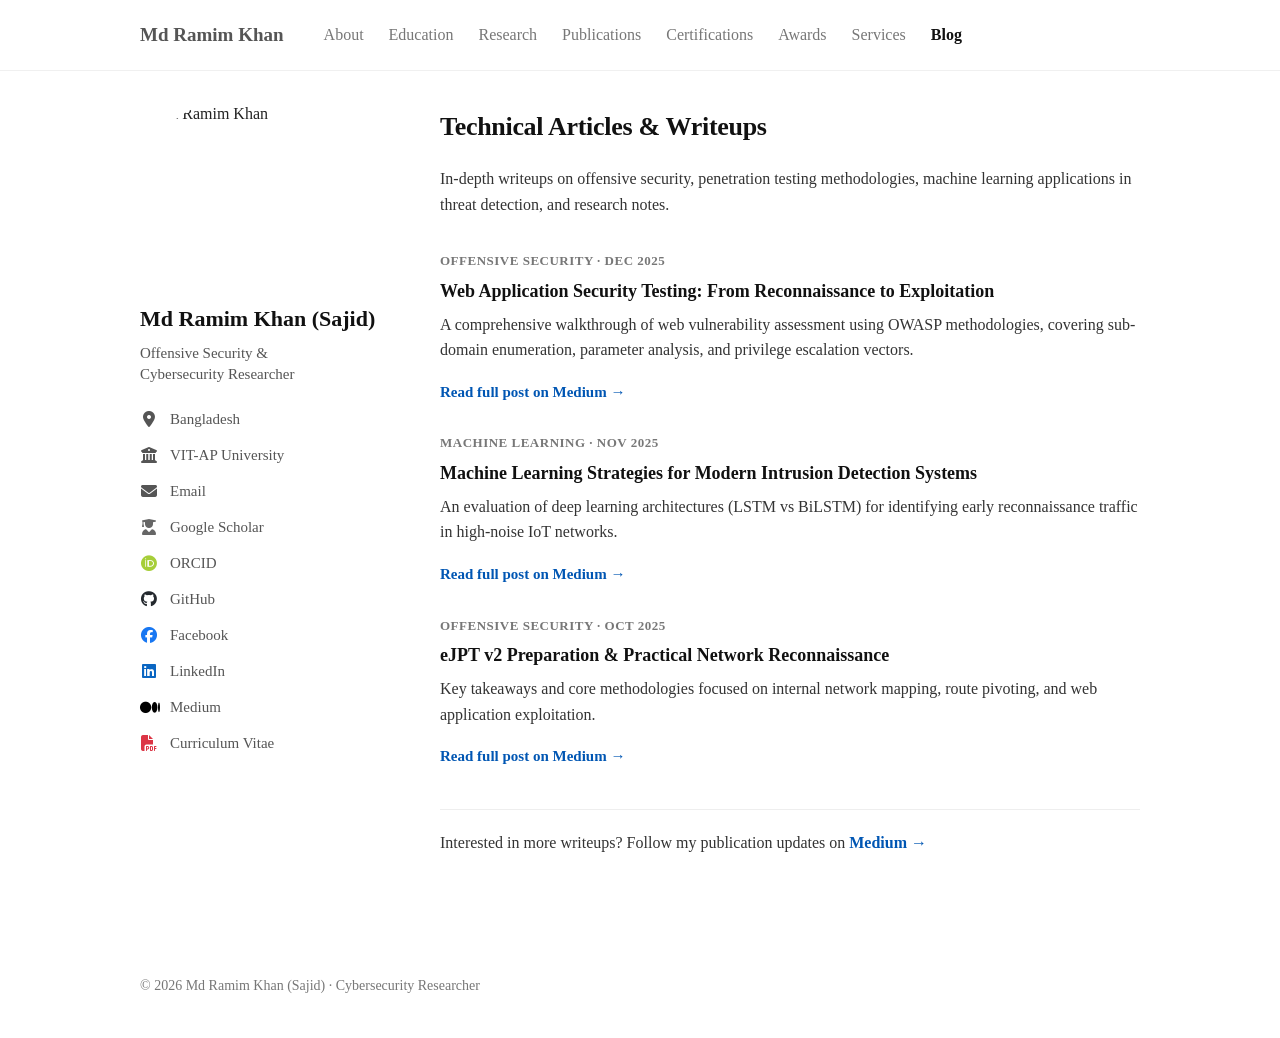
==== blog.html @ 40b72d54 "Add files via upload" ====
<!DOCTYPE html>
<html lang="en">
<head>
<meta charset="UTF-8">
<meta name="viewport" content="width=device-width, initial-scale=1.0">
<meta name="description" content="Technical Articles and Blog by Md Ramim Khan (Sajid) - Cybersecurity & AI Researcher.">
<title>Blog | Md Ramim Khan</title>
<link rel="stylesheet" href="https://cdnjs.cloudflare.com/ajax/libs/font-awesome/6.5.2/css/all.min.css">
<link rel="stylesheet" href="styles.css">
</head>
<body>

<!-- Top Navigation Bar -->
<header class="topbar">
  <div class="nav-wrap">
    <a class="site-name" href="index.html">Md Ramim Khan</a>
    <nav>
      <a href="index.html#about">About</a>
      <a href="index.html#education">Education</a>
      <a href="index.html#research">Research</a>
      <a href="index.html#publications">Publications</a>
      <a href="index.html#certifications">Certifications</a>
      <a href="index.html#awards">Awards</a>
      <a href="index.html#service">Services</a>
      <a href="blog.html" class="active-nav">Blog</a>
    </nav>
  </div>
</header>

<div class="page-layout">

<!-- Left Sidebar / Profile Section -->
<aside class="sidebar">
  <img src="assets/profile.jpg" alt="Md Ramim Khan" class="profile-photo">
  <h2>Md Ramim Khan (Sajid)</h2>
  <p class="profile-title">Offensive Security &amp;<br>Cybersecurity Researcher</p>

  <div class="profile-links">
    <a href="https://maps.google.com/" target="_blank"><i class="fa-solid fa-location-dot"></i><span>Bangladesh</span></a>
    <a href="https://www.vitap.ac.in/" target="_blank"><i class="fa-solid fa-building-columns"></i><span>VIT-AP University</span></a>
    <a href="mailto:ramimkhanvit@gmail.com"><i class="fa-solid fa-envelope"></i><span>Email</span></a>
    <a href="https://scholar.google.com/citations?user=yuXn260AAAAJ&hl=en" target="_blank"><i class="fa-solid fa-user-graduate"></i><span>Google Scholar</span></a>
    <a href="https://orcid.org/" target="_blank"><i class="fa-brands fa-orcid"></i><span>ORCID</span></a>
    <a href="https://github.com/root-28" target="_blank"><i class="fa-brands fa-github"></i><span>GitHub</span></a>
    <a href="https://www.facebook.com/" target="_blank"><i class="fa-brands fa-facebook"></i><span>Facebook</span></a>
    <a href="https://www.linkedin.com/in/ramim-khan" target="_blank"><i class="fa-brands fa-linkedin"></i><span>LinkedIn</span></a>
    <a href="https://medium.com/@romimkhan5588" target="_blank"><i class="fa-brands fa-medium"></i><span>Medium</span></a>
    <a href="assets/CV.pdf" download><i class="fa-solid fa-file-pdf"></i><span>Curriculum Vitae</span></a>
  </div>
</aside>

<!-- Main Content Area -->
<main class="main-content">

<section id="articles">
<h1>Technical Articles &amp; Writeups</h1>
<p>In-depth writeups on offensive security, penetration testing methodologies, machine learning applications in threat detection, and research notes.</p>

<article class="blog-item" style="margin-top: 30px;">
  <span>OFFENSIVE SECURITY · DEC 2025</span>
  <h3>Web Application Security Testing: From Reconnaissance to Exploitation</h3>
  <p>A comprehensive walkthrough of web vulnerability assessment using OWASP methodologies, covering sub-domain enumeration, parameter analysis, and privilege escalation vectors.</p>
  <a href="https://medium.com/@romimkhan5588" target="_blank">Read full post on Medium →</a>
</article>

<article class="blog-item">
  <span>MACHINE LEARNING · NOV 2025</span>
  <h3>Machine Learning Strategies for Modern Intrusion Detection Systems</h3>
  <p>An evaluation of deep learning architectures (LSTM vs BiLSTM) for identifying early reconnaissance traffic in high-noise IoT networks.</p>
  <a href="https://medium.com/@romimkhan5588" target="_blank">Read full post on Medium →</a>
</article>

<article class="blog-item">
  <span>OFFENSIVE SECURITY · OCT 2025</span>
  <h3>eJPT v2 Preparation &amp; Practical Network Reconnaissance</h3>
  <p>Key takeaways and core methodologies focused on internal network mapping, route pivoting, and web application exploitation.</p>
  <a href="https://medium.com/@romimkhan5588" target="_blank">Read full post on Medium →</a>
</article>

<p style="margin-top: 40px; border-top: 1px solid #eee; padding-top: 20px;">
  Interested in more writeups? Follow my publication updates on <a href="https://medium.com/@romimkhan5588" target="_blank" style="color: #0056b3 !important; font-weight: 700;">Medium →</a>
</p>
</section>

</main>
</div>

<footer>© 2026 Md Ramim Khan (Sajid) · Cybersecurity Researcher</footer>

</body>
</html>
---- styles.css ----
* {
    box-sizing: border-box;
    margin: 0;
    padding: 0;
}

body {
    font-family: "Times New Roman", Times, serif;
    font-size: 16px;
    color: #222222;
    background-color: #ffffff;
    line-height: 1.6;
}

/* Remove underlines globally */
a, a:hover, a:visited, a:active {
    text-decoration: none !important;
}

/* Top Navigation Bar */
.topbar {
    background-color: #ffffff;
    position: sticky;
    top: 0;
    z-index: 1000;
    padding: 20px 0;
    border-bottom: 1px solid #f0f0f0;
}

.nav-wrap {
    max-width: 1050px;
    margin: 0 auto;
    padding: 0 25px;
    display: flex;
    align-items: center;
    gap: 40px;
}

.site-name {
    font-size: 19px;
    font-weight: 700;
    color: #555555 !important;
}

nav {
    display: flex;
    gap: 25px;
}

nav a {
    font-size: 16px;
    color: #777777 !important;
    transition: color 0.2s ease;
}

nav a:hover, nav a.active-nav {
    color: #111111 !important;
    font-weight: bold;
}

/* Main Page Layout */
.page-layout {
    max-width: 1050px;
    margin: 30px auto 60px auto;
    padding: 0 25px;
    display: grid;
    grid-template-columns: 240px 1fr;
    gap: 60px;
}

/* Sidebar / Profile Section */
.sidebar {
    display: flex;
    flex-direction: column;
    align-items: flex-start;
}

.profile-photo {
    width: 180px;
    height: 180px;
    border-radius: 50%;
    object-fit: cover;
    margin-bottom: 20px;
}

.sidebar h2 {
    font-size: 22px;
    font-weight: 700;
    color: #111111;
    margin-bottom: 6px;
}

.profile-title {
    font-size: 15px;
    color: #555555;
    line-height: 1.4;
    margin-bottom: 22px;
}

/* Left Sidebar Links with Icons */
.profile-links {
    display: flex;
    flex-direction: column;
    gap: 12px;
    width: 100%;
}

.profile-links a {
    font-size: 15px;
    display: flex;
    align-items: center;
    gap: 12px;
    color: #555555 !important;
    transition: color 0.2s ease;
}

.profile-links a:hover {
    color: #000000 !important;
}

.profile-links i {
    font-size: 16px;
    width: 18px;
    text-align: center;
}

/* Specific Icon Accent Colors */
.profile-links i.fa-location-dot,
.profile-links i.fa-building-columns,
.profile-links i.fa-envelope {
    color: #555555;
}

.profile-links i.fa-user-graduate {
    color: #666666;
}

.profile-links i.fa-orcid {
    color: #a6ce39;
}

.profile-links i.fa-github {
    color: #24292e;
}

.profile-links i.fa-facebook {
    color: #1877f2;
}

.profile-links i.fa-linkedin {
    color: #0a66c2;
}

.profile-links i.fa-medium {
    color: #000000;
}

.profile-links i.fa-file-pdf {
    color: #dc3545;
}

/* Main Content Area */
.main-content {
    padding-top: 5px;
}

.main-content section {
    margin-bottom: 40px;
}

p {
    color: #333333;
    margin-bottom: 16px;
    font-size: 16px;
}

h1 {
    font-size: 26px;
    font-weight: 700;
    color: #111111;
    margin-bottom: 18px;
    letter-spacing: -0.3px;
}

h2.subheading {
    font-size: 18px;
    font-weight: 700;
    color: #222222;
    margin: 20px 0 10px 0;
}

/* Bulleted Lists */
ul {
    list-style-type: disc;
    padding-left: 20px;
    margin-bottom: 20px;
}

li {
    color: #333333;
    margin-bottom: 8px;
    font-size: 16px;
}

/* Grid Items for Education, Publications, Awards, etc. */
.item-row {
    display: grid;
    grid-template-columns: 100px 1fr;
    gap: 20px;
    margin-bottom: 20px;
}

.item-date {
    font-size: 15px;
    font-weight: 700;
    color: #666666;
}

.item-details h3 {
    font-size: 17px;
    font-weight: 700;
    color: #111111;
    margin-bottom: 4px;
}

.item-details p {
    margin-bottom: 4px;
}

.publication-links {
    margin-top: 6px;
}

.publication-links a {
    font-size: 15px;
    color: #0056b3 !important;
    margin-right: 12px;
    font-weight: 600;
}

/* Blog Previews */
.blog-item {
    margin-bottom: 25px;
}

.blog-item span {
    font-size: 13px;
    font-weight: 700;
    color: #777777;
    letter-spacing: 0.5px;
}

.blog-item h3 {
    font-size: 18px;
    font-weight: 700;
    color: #111111;
    margin: 4px 0 6px 0;
}

.blog-item a {
    color: #0056b3 !important;
    font-size: 15px;
    font-weight: 600;
}

/* Footer */
footer {
    max-width: 1050px;
    margin: 0 auto;
    padding: 20px 25px 40px 25px;
    font-size: 14px;
    color: #777777;
}

/* Responsive */
@media (max-width: 768px) {
    .page-layout {
        grid-template-columns: 1fr;
        gap: 30px;
    }
    .nav-wrap {
        flex-direction: column;
        align-items: flex-start;
        gap: 15px;
    }
    .profile-photo {
        width: 140px;
        height: 140px;
    }
}
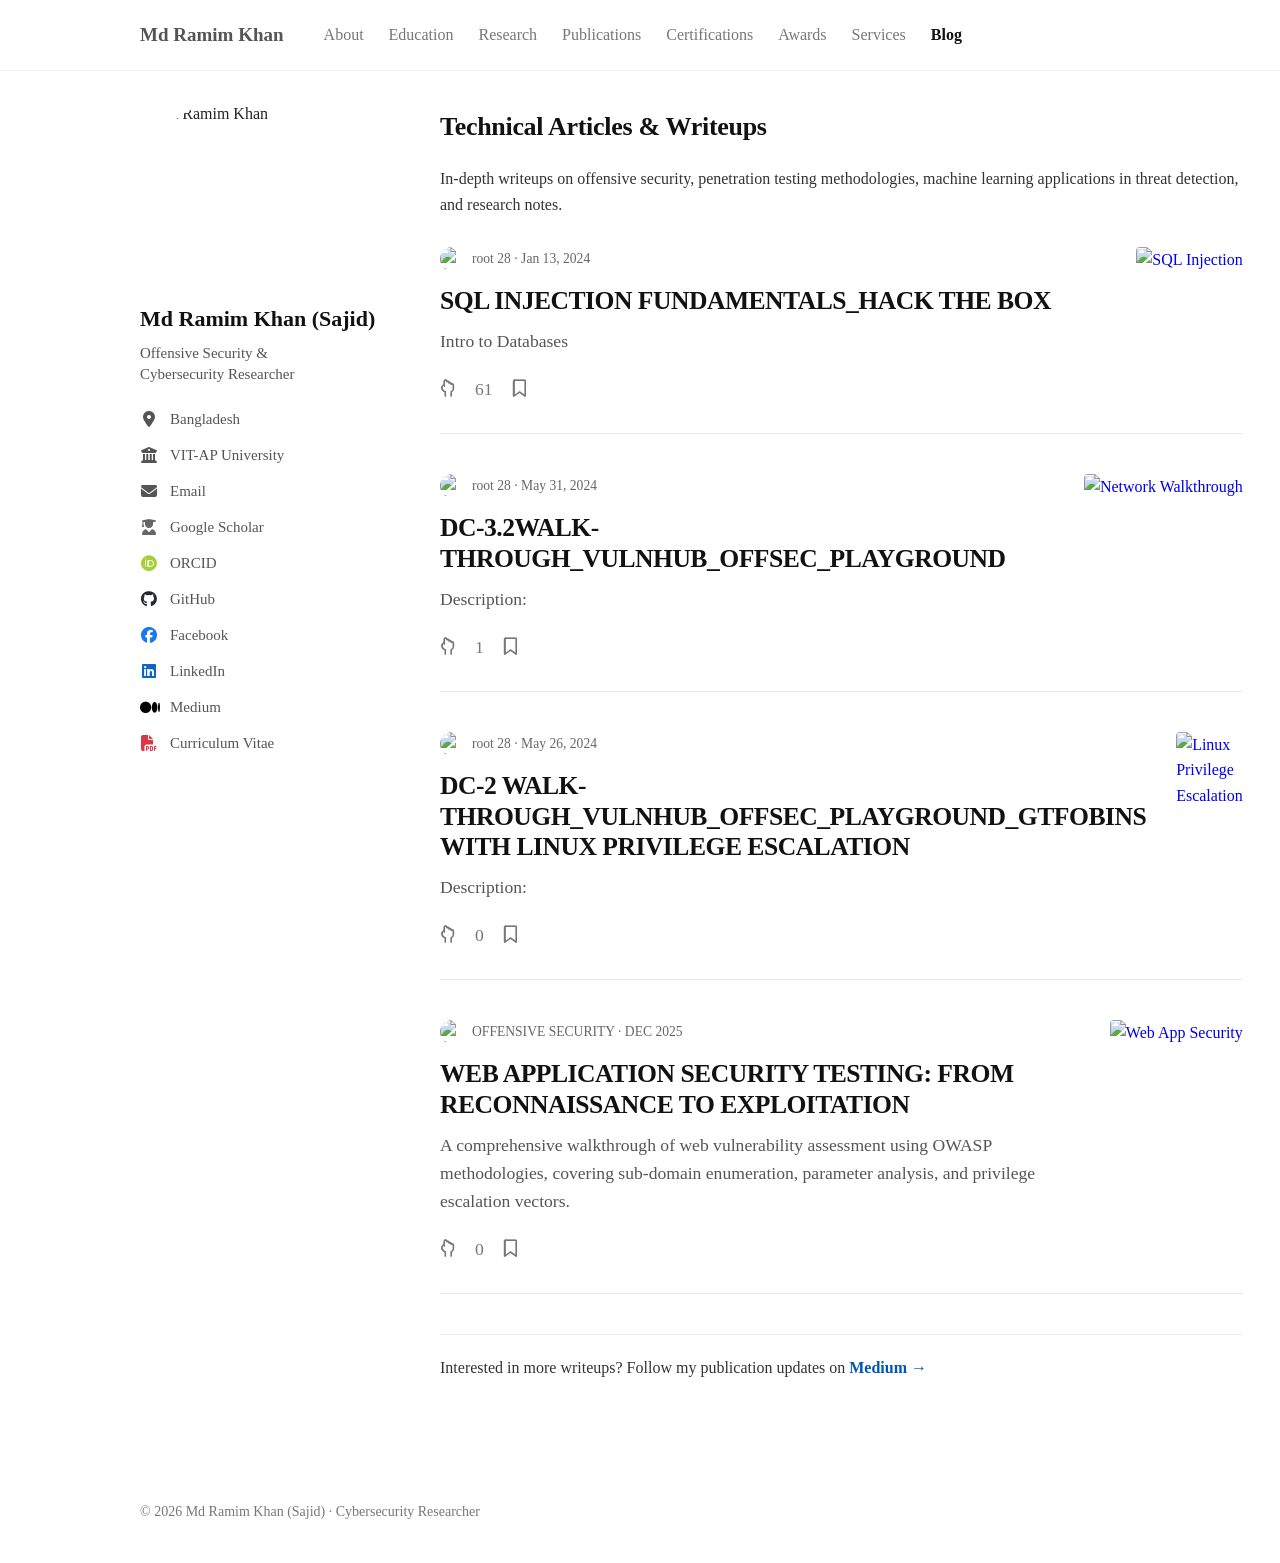
==== commit cc04efbd: "blog.html" ====
--- a/blog.html
+++ b/blog.html
@@ -7,6 +7,96 @@
 <title>Blog | Md Ramim Khan</title>
 <link rel="stylesheet" href="https://cdnjs.cloudflare.com/ajax/libs/font-awesome/6.5.2/css/all.min.css">
 <link rel="stylesheet" href="styles.css">
+<style>
+  /* Blog Post Specific Styles to match the provided image */
+  .blog-feed {
+    display: flex;
+    flex-direction: column;
+    gap: 40px;
+    margin-top: 30px;
+  }
+
+  .blog-card {
+    display: flex;
+    justify-content: space-between;
+    align-items: flex-start;
+    gap: 30px;
+    padding-bottom: 30px;
+    border-bottom: 1px solid #eaeaea;
+  }
+
+  .blog-card-content {
+    flex: 1;
+  }
+
+  .blog-meta {
+    display: flex;
+    align-items: center;
+    gap: 8px;
+    font-size: 0.85rem;
+    color: #666;
+    margin-bottom: 15px;
+  }
+
+  .blog-meta img {
+    width: 24px;
+    height: 24px;
+    border-radius: 50%;
+    object-fit: cover;
+  }
+
+  .blog-title {
+    font-size: 1.6rem;
+    font-weight: 800;
+    color: #111;
+    margin: 0 0 10px 0;
+    line-height: 1.2;
+    letter-spacing: -0.5px;
+    text-transform: uppercase;
+  }
+
+  .blog-desc {
+    font-size: 1.1rem;
+    color: #555;
+    margin: 0 0 20px 0;
+  }
+
+  .blog-actions {
+    display: flex;
+    align-items: center;
+    gap: 20px;
+    font-size: 1.1rem;
+    color: #777;
+  }
+
+  .blog-actions i {
+    cursor: pointer;
+    transition: color 0.2s;
+  }
+
+  .blog-actions i:hover {
+    color: #000;
+  }
+
+  .blog-thumbnail {
+    width: 200px;
+    height: 120px;
+    object-fit: cover;
+    border-radius: 4px;
+    flex-shrink: 0;
+  }
+
+  @media (max-width: 768px) {
+    .blog-card {
+      flex-direction: column-reverse;
+    }
+    .blog-thumbnail {
+      width: 100%;
+      height: auto;
+      margin-bottom: 15px;
+    }
+  }
+</style>
 </head>
 <body>
 
@@ -53,33 +143,95 @@
 <main class="main-content">
 
 <section id="articles">
-<h1>Technical Articles &amp; Writeups</h1>
-<p>In-depth writeups on offensive security, penetration testing methodologies, machine learning applications in threat detection, and research notes.</p>
-
-<article class="blog-item" style="margin-top: 30px;">
-  <span>OFFENSIVE SECURITY · DEC 2025</span>
-  <h3>Web Application Security Testing: From Reconnaissance to Exploitation</h3>
-  <p>A comprehensive walkthrough of web vulnerability assessment using OWASP methodologies, covering sub-domain enumeration, parameter analysis, and privilege escalation vectors.</p>
-  <a href="https://medium.com/@romimkhan5588" target="_blank">Read full post on Medium →</a>
-</article>
-
-<article class="blog-item">
-  <span>MACHINE LEARNING · NOV 2025</span>
-  <h3>Machine Learning Strategies for Modern Intrusion Detection Systems</h3>
-  <p>An evaluation of deep learning architectures (LSTM vs BiLSTM) for identifying early reconnaissance traffic in high-noise IoT networks.</p>
-  <a href="https://medium.com/@romimkhan5588" target="_blank">Read full post on Medium →</a>
-</article>
-
-<article class="blog-item">
-  <span>OFFENSIVE SECURITY · OCT 2025</span>
-  <h3>eJPT v2 Preparation &amp; Practical Network Reconnaissance</h3>
-  <p>Key takeaways and core methodologies focused on internal network mapping, route pivoting, and web application exploitation.</p>
-  <a href="https://medium.com/@romimkhan5588" target="_blank">Read full post on Medium →</a>
-</article>
-
-<p style="margin-top: 40px; border-top: 1px solid #eee; padding-top: 20px;">
-  Interested in more writeups? Follow my publication updates on <a href="https://medium.com/@romimkhan5588" target="_blank" style="color: #0056b3 !important; font-weight: 700;">Medium →</a>
-</p>
+  <h1>Technical Articles &amp; Writeups</h1>
+  <p>In-depth writeups on offensive security, penetration testing methodologies, machine learning applications in threat detection, and research notes.</p>
+
+  <div class="blog-feed">
+    
+    <!-- Blog Item 1 (Based on your screenshot) -->
+    <article class="blog-card">
+      <div class="blog-card-content">
+        <div class="blog-meta">
+          <!-- Profile Icon (Change src to your logo/avatar) -->
+          <img src="assets/profile.jpg" alt="Author">
+          <span>root 28 · Jan 13, 2024</span>
+        </div>
+        <h3 class="blog-title">SQL INJECTION FUNDAMENTALS_HACK THE BOX</h3>
+        <p class="blog-desc">Intro to Databases</p>
+        <div class="blog-actions">
+          <i class="fa-regular fa-hand-back-fist" title="Claps"></i> <span>61</span>
+          <i class="fa-regular fa-bookmark" title="Save"></i>
+        </div>
+      </div>
+      <!-- Thumbnail Image (Add your image link or local path here) -->
+      <a href="#">
+        <img src="https://images.unsplash.com/photo-1555949963-aa79dcee981c?auto=format&fit=crop&w=400&q=80" alt="SQL Injection" class="blog-thumbnail">
+      </a>
+    </article>
+
+    <!-- Blog Item 2 (Based on your screenshot) -->
+    <article class="blog-card">
+      <div class="blog-card-content">
+        <div class="blog-meta">
+          <img src="assets/profile.jpg" alt="Author">
+          <span>root 28 · May 31, 2024</span>
+        </div>
+        <h3 class="blog-title">DC-3.2Walk-through_Vulnhub_Offsec_Playground</h3>
+        <p class="blog-desc">Description:</p>
+        <div class="blog-actions">
+          <i class="fa-regular fa-hand-back-fist" title="Claps"></i> <span>1</span>
+          <i class="fa-regular fa-bookmark" title="Save"></i>
+        </div>
+      </div>
+      <a href="#">
+        <img src="https://images.unsplash.com/photo-1526374965328-7f61d4dc18c5?auto=format&fit=crop&w=400&q=80" alt="Network Walkthrough" class="blog-thumbnail">
+      </a>
+    </article>
+
+    <!-- Blog Item 3 (Based on your screenshot) -->
+    <article class="blog-card">
+      <div class="blog-card-content">
+        <div class="blog-meta">
+          <img src="assets/profile.jpg" alt="Author">
+          <span>root 28 · May 26, 2024</span>
+        </div>
+        <h3 class="blog-title">DC-2 Walk-through_Vulnhub_Offsec_Playground_GTFOBins with Linux Privilege Escalation</h3>
+        <p class="blog-desc">Description:</p>
+        <div class="blog-actions">
+          <i class="fa-regular fa-hand-back-fist" title="Claps"></i> <span>0</span>
+          <i class="fa-regular fa-bookmark" title="Save"></i>
+        </div>
+      </div>
+      <a href="#">
+        <img src="https://images.unsplash.com/photo-1607799279861-4dd421887fb3?auto=format&fit=crop&w=400&q=80" alt="Linux Privilege Escalation" class="blog-thumbnail">
+      </a>
+    </article>
+
+    <!-- Blog Item 4 (From your previous code) -->
+    <article class="blog-card">
+      <div class="blog-card-content">
+        <div class="blog-meta">
+          <img src="assets/profile.jpg" alt="Author">
+          <span>OFFENSIVE SECURITY · DEC 2025</span>
+        </div>
+        <h3 class="blog-title">Web Application Security Testing: From Reconnaissance to Exploitation</h3>
+        <p class="blog-desc">A comprehensive walkthrough of web vulnerability assessment using OWASP methodologies, covering sub-domain enumeration, parameter analysis, and privilege escalation vectors.</p>
+        <div class="blog-actions">
+          <i class="fa-regular fa-hand-back-fist" title="Claps"></i> <span>0</span>
+          <i class="fa-regular fa-bookmark" title="Save"></i>
+        </div>
+      </div>
+      <a href="#">
+        <img src="https://images.unsplash.com/photo-1550751827-4bd374c3f58b?auto=format&fit=crop&w=400&q=80" alt="Web App Security" class="blog-thumbnail">
+      </a>
+    </article>
+
+  </div>
+
+  <p style="margin-top: 40px; border-top: 1px solid #eee; padding-top: 20px;">
+    Interested in more writeups? Follow my publication updates on <a href="https://medium.com/@romimkhan5588" target="_blank" style="color: #0056b3 !important; font-weight: 700;">Medium →</a>
+  </p>
+
 </section>
 
 </main>
@@ -88,4 +240,4 @@
 <footer>© 2026 Md Ramim Khan (Sajid) · Cybersecurity Researcher</footer>
 
 </body>
-</html>+</html>
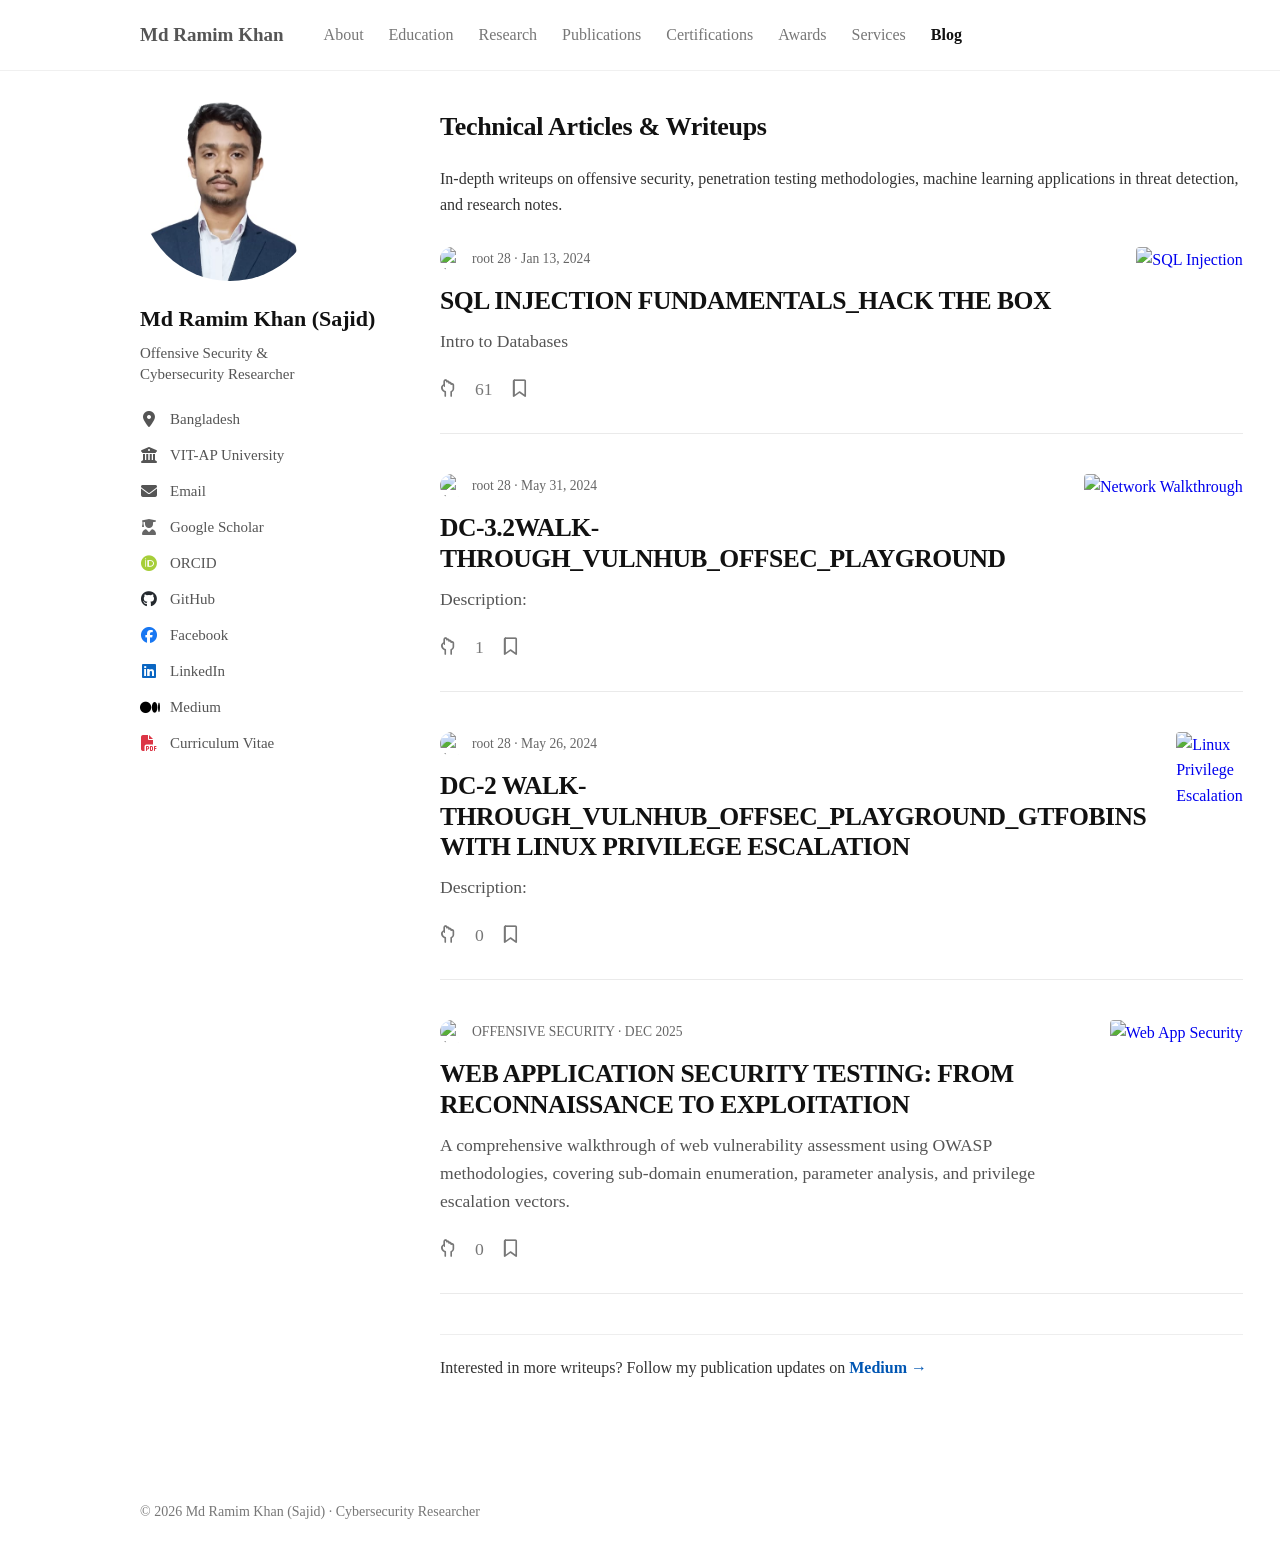
==== commit e5f58d93: "Update blog.html" ====
--- a/blog.html
+++ b/blog.html
@@ -121,7 +121,7 @@
 
 <!-- Left Sidebar / Profile Section -->
 <aside class="sidebar">
-  <img src="assets/profile.jpg" alt="Md Ramim Khan" class="profile-photo">
+  <img src="asset1/profile.jpg" alt="Md Ramim Khan" class="profile-photo">
   <h2>Md Ramim Khan (Sajid)</h2>
   <p class="profile-title">Offensive Security &amp;<br>Cybersecurity Researcher</p>
 
@@ -164,7 +164,7 @@
         </div>
       </div>
       <!-- Thumbnail Image (Add your image link or local path here) -->
-      <a href="#">
+      <a href="https://medium.com/@romimkhan5588/sql-injection-fundamentals-hack-the-box-d22cde7a7198">
         <img src="https://images.unsplash.com/photo-1555949963-aa79dcee981c?auto=format&fit=crop&w=400&q=80" alt="SQL Injection" class="blog-thumbnail">
       </a>
     </article>
@@ -183,7 +183,7 @@
           <i class="fa-regular fa-bookmark" title="Save"></i>
         </div>
       </div>
-      <a href="#">
+      <a href="https://medium.com/@romimkhan5588/dc-3-2walk-through-vulnhub-offsec-playground-57a2fb6f40dd">
         <img src="https://images.unsplash.com/photo-1526374965328-7f61d4dc18c5?auto=format&fit=crop&w=400&q=80" alt="Network Walkthrough" class="blog-thumbnail">
       </a>
     </article>
@@ -202,7 +202,7 @@
           <i class="fa-regular fa-bookmark" title="Save"></i>
         </div>
       </div>
-      <a href="#">
+      <a href="https://medium.com/@romimkhan5588/dc-2-walk-through-vulnhub-offsec-playground-58b9fdbabc0d">
         <img src="https://images.unsplash.com/photo-1607799279861-4dd421887fb3?auto=format&fit=crop&w=400&q=80" alt="Linux Privilege Escalation" class="blog-thumbnail">
       </a>
     </article>
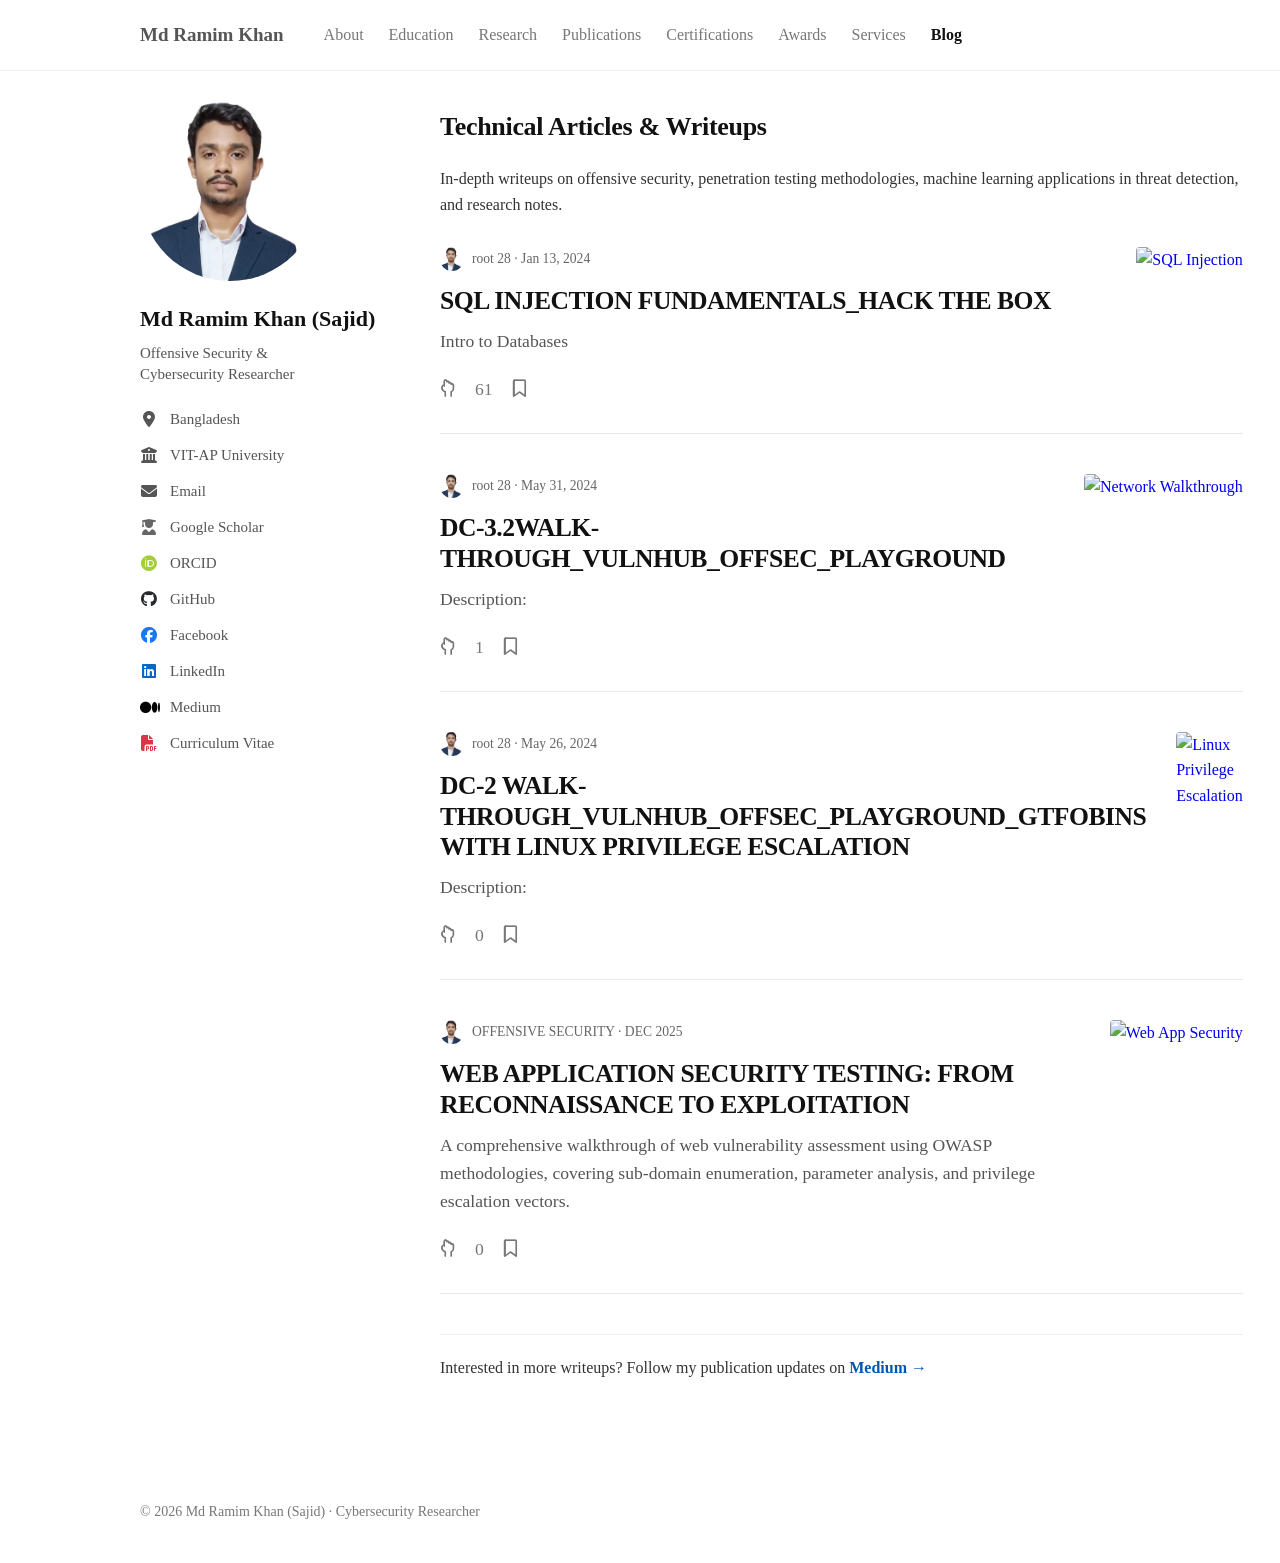
==== commit 7c70d7d6: "Update blog.html" ====
--- a/blog.html
+++ b/blog.html
@@ -135,7 +135,7 @@
     <a href="https://www.facebook.com/" target="_blank"><i class="fa-brands fa-facebook"></i><span>Facebook</span></a>
     <a href="https://www.linkedin.com/in/ramim-khan" target="_blank"><i class="fa-brands fa-linkedin"></i><span>LinkedIn</span></a>
     <a href="https://medium.com/@romimkhan5588" target="_blank"><i class="fa-brands fa-medium"></i><span>Medium</span></a>
-    <a href="assets/CV.pdf" download><i class="fa-solid fa-file-pdf"></i><span>Curriculum Vitae</span></a>
+    <a href="asset1/CV.pdf" download><i class="fa-solid fa-file-pdf"></i><span>Curriculum Vitae</span></a>
   </div>
 </aside>
 
@@ -153,7 +153,7 @@
       <div class="blog-card-content">
         <div class="blog-meta">
           <!-- Profile Icon (Change src to your logo/avatar) -->
-          <img src="assets/profile.jpg" alt="Author">
+          <img src="asset1/profile.jpg" alt="Author">
           <span>root 28 · Jan 13, 2024</span>
         </div>
         <h3 class="blog-title">SQL INJECTION FUNDAMENTALS_HACK THE BOX</h3>
@@ -173,7 +173,7 @@
     <article class="blog-card">
       <div class="blog-card-content">
         <div class="blog-meta">
-          <img src="assets/profile.jpg" alt="Author">
+          <img src="asset1/profile.jpg" alt="Author">
           <span>root 28 · May 31, 2024</span>
         </div>
         <h3 class="blog-title">DC-3.2Walk-through_Vulnhub_Offsec_Playground</h3>
@@ -192,7 +192,7 @@
     <article class="blog-card">
       <div class="blog-card-content">
         <div class="blog-meta">
-          <img src="assets/profile.jpg" alt="Author">
+          <img src="asset1/profile.jpg" alt="Author">
           <span>root 28 · May 26, 2024</span>
         </div>
         <h3 class="blog-title">DC-2 Walk-through_Vulnhub_Offsec_Playground_GTFOBins with Linux Privilege Escalation</h3>
@@ -211,7 +211,7 @@
     <article class="blog-card">
       <div class="blog-card-content">
         <div class="blog-meta">
-          <img src="assets/profile.jpg" alt="Author">
+          <img src="asset1/profile.jpg" alt="Author">
           <span>OFFENSIVE SECURITY · DEC 2025</span>
         </div>
         <h3 class="blog-title">Web Application Security Testing: From Reconnaissance to Exploitation</h3>
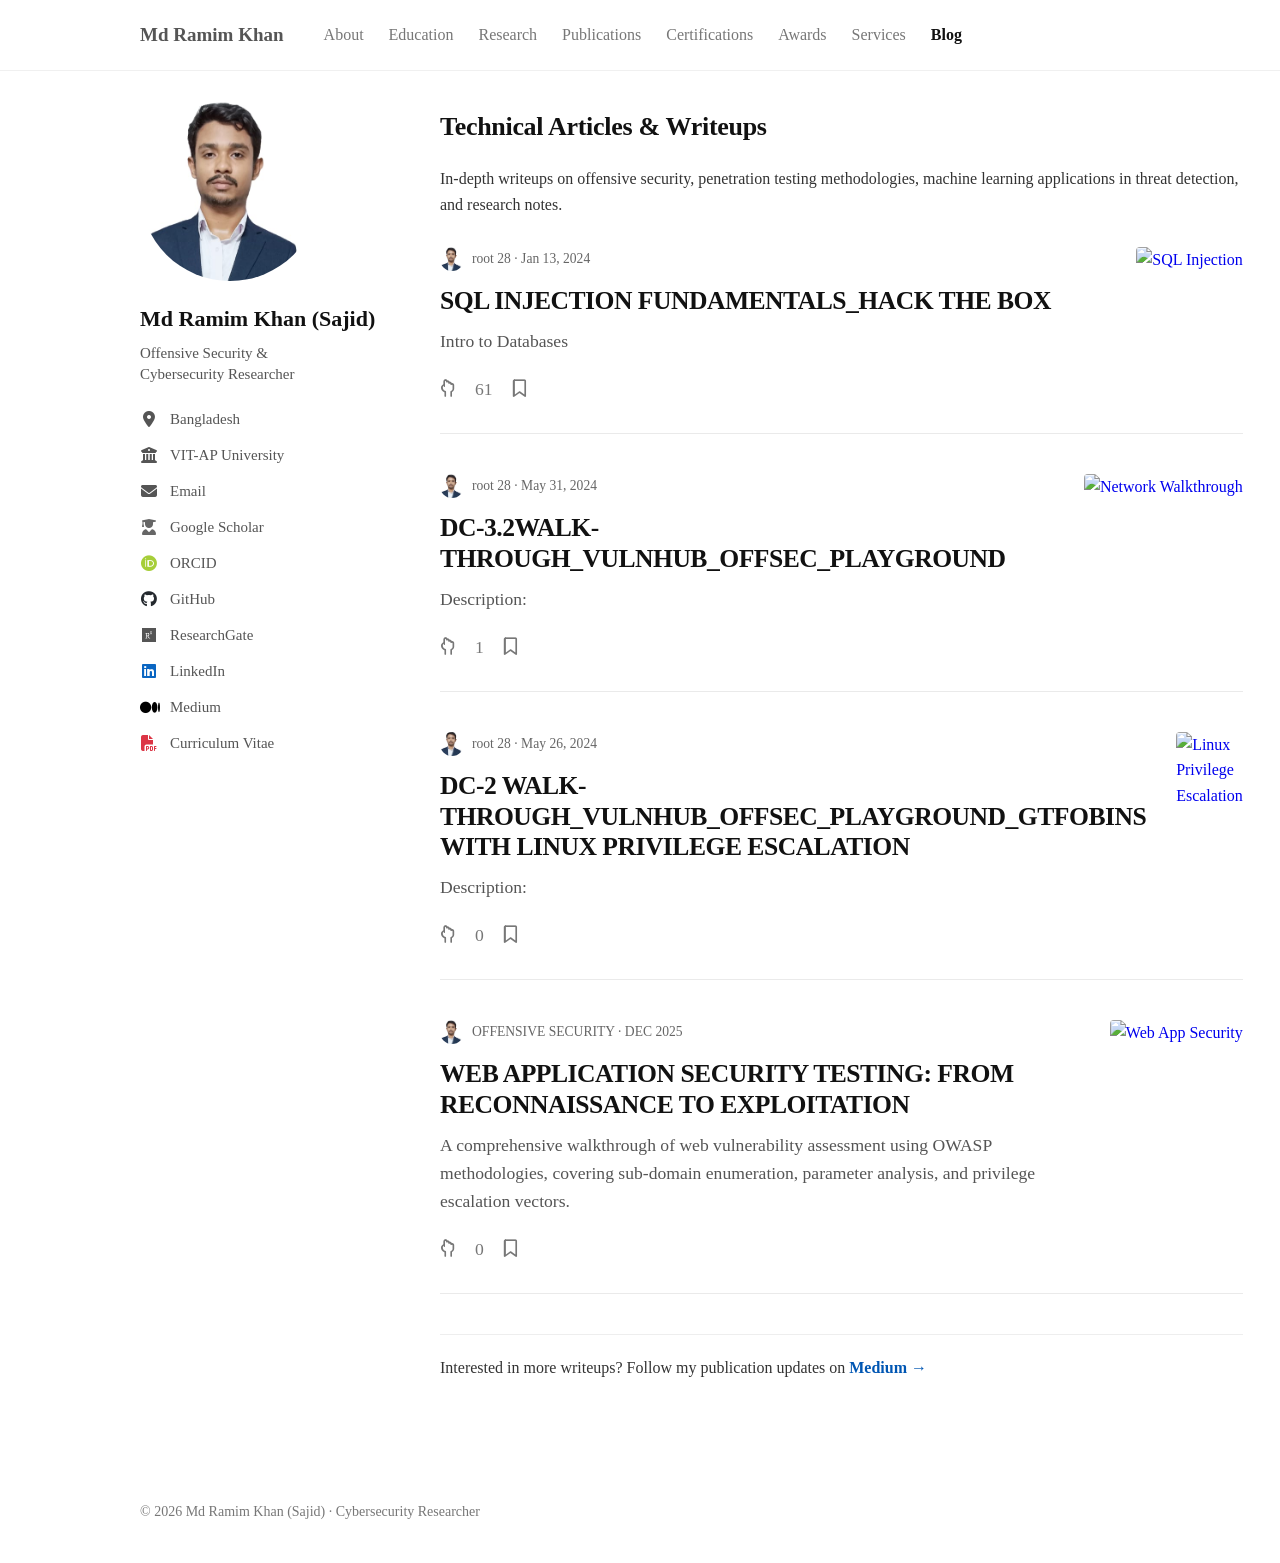
==== commit 33152c72: "Update blog.html" ====
--- a/blog.html
+++ b/blog.html
@@ -132,7 +132,7 @@
     <a href="https://scholar.google.com/citations?user=yuXn260AAAAJ&hl=en" target="_blank"><i class="fa-solid fa-user-graduate"></i><span>Google Scholar</span></a>
     <a href="https://orcid.org/" target="_blank"><i class="fa-brands fa-orcid"></i><span>ORCID</span></a>
     <a href="https://github.com/root-28" target="_blank"><i class="fa-brands fa-github"></i><span>GitHub</span></a>
-    <a href="https://www.facebook.com/" target="_blank"><i class="fa-brands fa-facebook"></i><span>Facebook</span></a>
+     <a href="https://www.researchgate.net/profile/Md-Ramim-Khan" target="_blank" rel="noopener noreferrer"><i class="fa-brands fa-researchgate"></i><span>ResearchGate</span></a>
     <a href="https://www.linkedin.com/in/ramim-khan" target="_blank"><i class="fa-brands fa-linkedin"></i><span>LinkedIn</span></a>
     <a href="https://medium.com/@romimkhan5588" target="_blank"><i class="fa-brands fa-medium"></i><span>Medium</span></a>
     <a href="asset1/CV.pdf" download><i class="fa-solid fa-file-pdf"></i><span>Curriculum Vitae</span></a>
